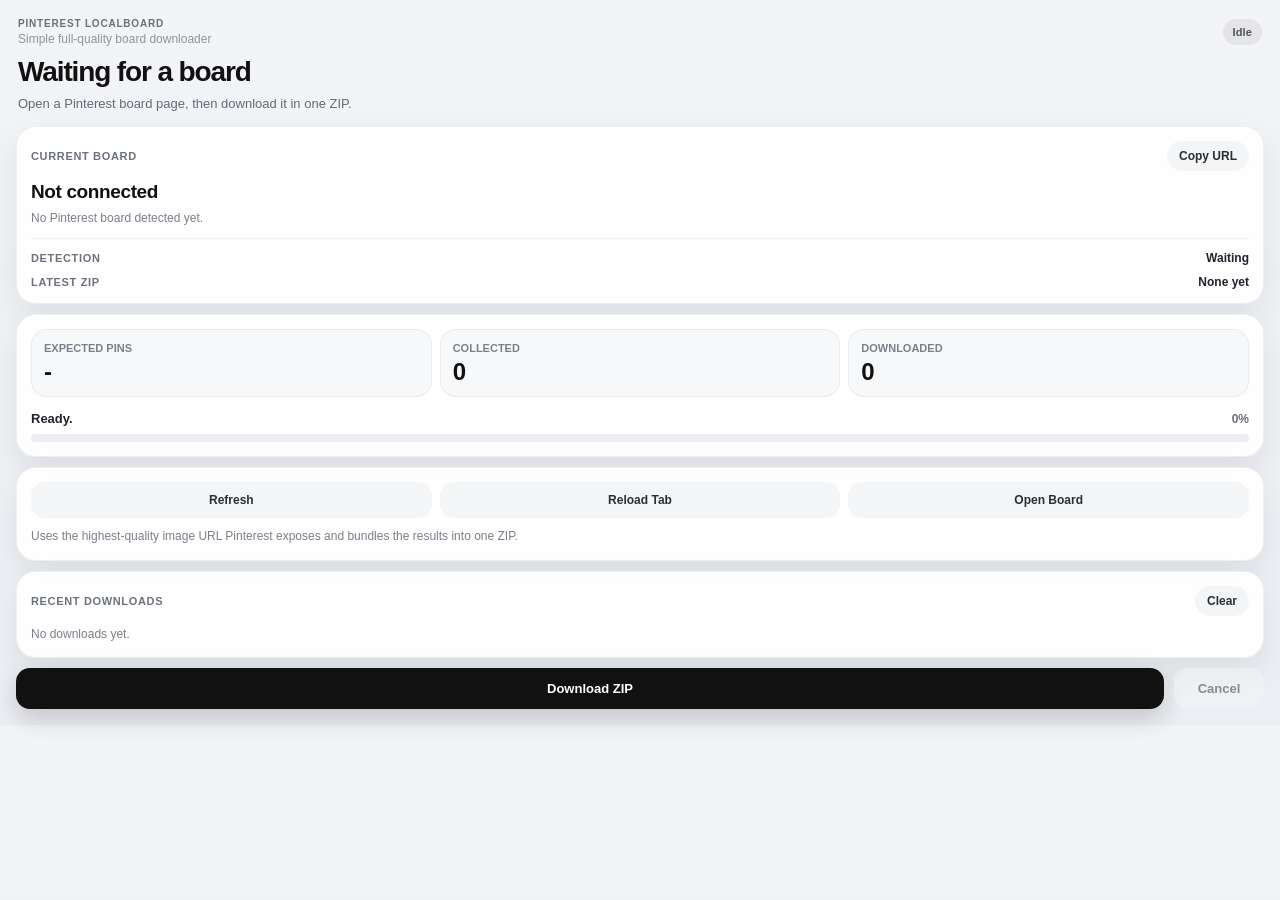
==== extension/popup.html @ bcb9e987 "first commit" ====
<!doctype html>
<html lang="en">
  <head>
    <meta charset="utf-8" />
    <meta name="viewport" content="width=device-width, initial-scale=1" />
    <title>Pinterest LocalBoard</title>
    <link rel="stylesheet" href="popup.css" />
  </head>
  <body>
    <main class="app">
      <header class="hero">
        <div class="heroBar">
          <div>
            <p class="eyebrow">Pinterest LocalBoard</p>
            <p class="brandSubline">Simple full-quality board downloader</p>
          </div>
          <span id="statePill" class="statePill">Idle</span>
        </div>
        <h1 id="title">Waiting for a board</h1>
        <p id="subtitle" class="subtitle">
          Open a Pinterest board page, then download it in one ZIP.
        </p>
      </header>

      <section class="surface boardSurface">
        <div class="surfaceHeader">
          <p class="surfaceTitle">Current Board</p>
          <button id="copyUrlButton" class="miniButton" type="button">
            Copy URL
          </button>
        </div>
        <p id="boardLine" class="boardName">Not connected</p>
        <p id="tabHint" class="boardPath">No Pinterest board detected yet.</p>
        <div class="metaList">
          <div class="metaRow">
            <span class="metaLabel">Detection</span>
            <span id="matchLine" class="metaValue">Waiting</span>
          </div>
          <div class="metaRow">
            <span class="metaLabel">Latest ZIP</span>
            <span id="lastZipLine" class="metaValue">None yet</span>
          </div>
        </div>
      </section>

      <section class="surface statusSurface">
        <dl class="stats">
          <div class="statTile">
            <dt>Expected Pins</dt>
            <dd id="expectedPins">-</dd>
          </div>
          <div class="statTile">
            <dt>Collected</dt>
            <dd id="collectedPins">0</dd>
          </div>
          <div class="statTile">
            <dt>Downloaded</dt>
            <dd id="downloadedPins">0</dd>
          </div>
        </dl>

        <div class="progressMeta">
          <span id="statusLine" class="statusInline">Ready.</span>
          <span id="progressPercent">0%</span>
        </div>
        <div class="progressShell" aria-hidden="true">
          <div id="progressFill" class="progressFill"></div>
        </div>

        <p id="warningLine" class="warningLine hidden"></p>
      </section>

      <section class="surface toolsSurface">
        <div class="toolRow">
          <button id="refreshButton" class="toolButton" type="button">
            Refresh
          </button>
          <button id="reloadTabButton" class="toolButton" type="button">
            Reload Tab
          </button>
          <button id="openBoardButton" class="toolButton" type="button">
            Open Board
          </button>
        </div>
        <p class="footNote">
          Uses the highest-quality image URL Pinterest exposes and bundles the
          results into one ZIP.
        </p>
      </section>

      <section class="surface historySurface">
        <div class="surfaceHeader">
          <p class="surfaceTitle">Recent Downloads</p>
          <button id="clearHistoryButton" class="miniButton" type="button">
            Clear
          </button>
        </div>
        <div id="historyList" class="historyList">
          <p class="historyEmpty">No downloads yet.</p>
        </div>
      </section>

      <footer class="actions">
        <button id="startButton" class="primary" type="button">
          Download ZIP
        </button>
        <button id="cancelButton" class="secondary" type="button" disabled>
          Cancel
        </button>
      </footer>
    </main>

    <script src="popup.js"></script>
  </body>
</html>
---- extension/popup.css ----
:root {
  color-scheme: light;
  font-family: -apple-system, BlinkMacSystemFont, "Segoe UI", sans-serif;
}

* {
  box-sizing: border-box;
}

body {
  margin: 0;
  min-width: 388px;
  background: linear-gradient(180deg, #f3f4f7 0%, #eceef3 100%);
  color: #111111;
}

.app {
  padding: 16px;
  display: grid;
  gap: 10px;
}

.hero {
  padding: 2px 2px 2px;
}

.heroBar {
  display: flex;
  align-items: center;
  justify-content: space-between;
  gap: 12px;
}

.eyebrow {
  margin: 0;
  color: #6b6f76;
  font-size: 10px;
  font-weight: 700;
  letter-spacing: 0.08em;
  text-transform: uppercase;
}

.brandSubline {
  margin: 3px 0 0;
  color: #8f949b;
  font-size: 12px;
  line-height: 1.2;
}

.statePill {
  border-radius: 999px;
  background: rgba(120, 124, 132, 0.12);
  color: #4d535b;
  font-size: 11px;
  font-weight: 700;
  padding: 7px 10px;
  letter-spacing: 0.01em;
  white-space: nowrap;
}

h1 {
  margin: 12px 0 0;
  font-size: 28px;
  line-height: 1.02;
  letter-spacing: -0.04em;
  font-weight: 700;
}

.subtitle {
  margin: 8px 0 0;
  color: #646a73;
  font-size: 13px;
  line-height: 1.45;
}

.surface {
  border: 1px solid rgba(0, 0, 0, 0.06);
  border-radius: 20px;
  background: rgba(255, 255, 255, 0.92);
  box-shadow:
    0 1px 0 rgba(255, 255, 255, 0.7) inset,
    0 14px 32px rgba(17, 24, 39, 0.08);
  padding: 14px;
}

.surfaceHeader,
.metaRow {
  display: flex;
  justify-content: space-between;
  gap: 16px;
  align-items: center;
}

.surfaceHeader {
  margin-bottom: 10px;
}

.surfaceTitle,
.metaLabel {
  margin: 0;
  color: #6c727c;
  font-size: 11px;
  font-weight: 700;
  text-transform: uppercase;
  letter-spacing: 0.06em;
}

.miniButton {
  border-radius: 999px;
  background: #f4f5f7;
  color: #2b2e33;
  font-size: 12px;
  font-weight: 600;
  padding: 8px 12px;
}

.boardName {
  margin: 0;
  color: #111111;
  font-size: 19px;
  font-weight: 700;
  line-height: 1.2;
  letter-spacing: -0.02em;
  word-break: break-word;
}

.boardPath {
  margin: 6px 0 0;
  color: #7a8088;
  font-size: 12px;
  line-height: 1.4;
  word-break: break-word;
}

.metaList {
  margin-top: 12px;
  display: grid;
  gap: 10px;
  padding-top: 12px;
  border-top: 1px solid rgba(17, 17, 17, 0.06);
}

.metaValue {
  color: #20242a;
  font-size: 12px;
  font-weight: 600;
  text-align: right;
  max-width: 62%;
  word-break: break-word;
}

.stats {
  display: grid;
  grid-template-columns: repeat(3, minmax(0, 1fr));
  gap: 8px;
  margin: 0 0 14px;
}

.statTile {
  border-radius: 16px;
  background: #f7f8fa;
  border: 1px solid rgba(17, 17, 17, 0.05);
  padding: 12px;
}

.stats dt {
  margin: 0 0 6px;
  color: #7a8088;
  font-size: 11px;
  font-weight: 700;
  text-transform: uppercase;
}

.stats dd {
  margin: 0;
  font-size: 24px;
  font-weight: 700;
  line-height: 1;
  letter-spacing: -0.03em;
}

.progressMeta {
  display: flex;
  justify-content: space-between;
  align-items: center;
  margin-bottom: 8px;
  color: #6a7079;
  font-size: 12px;
  font-weight: 600;
}

.statusInline {
  margin: 0;
  color: #20242a;
  font-size: 13px;
  font-weight: 600;
}

.progressShell {
  height: 8px;
  overflow: hidden;
  border-radius: 999px;
  background: #eceef2;
}

.progressFill {
  height: 100%;
  width: 0%;
  border-radius: inherit;
  background: linear-gradient(90deg, #0a84ff 0%, #5ac8fa 100%);
  transition: width 0.2s ease;
}

.warningLine {
  margin: 10px 0 0;
  font-size: 12px;
  line-height: 1.45;
}

.warningLine {
  color: #c62828;
}

.toolRow {
  display: grid;
  grid-template-columns: repeat(3, minmax(0, 1fr));
  gap: 8px;
}

.toolButton {
  border-radius: 14px;
  background: #f4f5f7;
  color: #2b2e33;
  font-size: 12px;
  font-weight: 600;
  padding: 11px 10px;
}

.footNote {
  margin: 10px 0 0;
  color: #7a8088;
  font-size: 12px;
  line-height: 1.45;
}

.historyList {
  display: grid;
  gap: 10px;
}

.historyEmpty {
  margin: 0;
  color: #7a8088;
  font-size: 12px;
  line-height: 1.45;
}

.historyItem {
  display: grid;
  gap: 6px;
  padding: 11px 12px;
  border-radius: 16px;
  background: #f7f8fa;
  border: 1px solid rgba(17, 17, 17, 0.05);
}

.historyTop {
  display: flex;
  justify-content: space-between;
  gap: 12px;
  align-items: start;
}

.historyBoard {
  margin: 0;
  color: #17191c;
  font-size: 13px;
  font-weight: 600;
  line-height: 1.35;
  word-break: break-word;
}

.historyMeta {
  margin: 0;
  color: #7a8088;
  font-size: 11px;
  line-height: 1.4;
}

.historyFile {
  margin: 0;
  color: #4a4f56;
  font-size: 11px;
  line-height: 1.4;
  word-break: break-word;
}

.historyOpen {
  flex-shrink: 0;
  border-radius: 999px;
  background: #eceef2;
  color: #2a2e33;
  font-size: 11px;
  font-weight: 600;
  padding: 7px 10px;
}

.actions {
  display: flex;
  gap: 10px;
}

button {
  appearance: none;
  border: 0;
  border-radius: 14px;
  cursor: pointer;
  font: inherit;
  font-size: 13px;
  font-weight: 600;
  padding: 13px 14px;
  transition:
    transform 0.12s ease,
    opacity 0.12s ease,
    background 0.12s ease,
    box-shadow 0.12s ease;
}

button:hover:not(:disabled) {
  transform: translateY(-1px);
}

button:disabled {
  cursor: default;
  opacity: 0.52;
}

.primary {
  flex: 1;
  background: #111111;
  color: #fff;
  box-shadow: 0 10px 24px rgba(17, 17, 17, 0.18);
}

.secondary {
  min-width: 90px;
  background: #f4f5f7;
  color: #2d3137;
}

.secondary.is-live {
  background: #e9f2ff;
  color: #0a63c9;
}

.hidden {
  display: none;
}
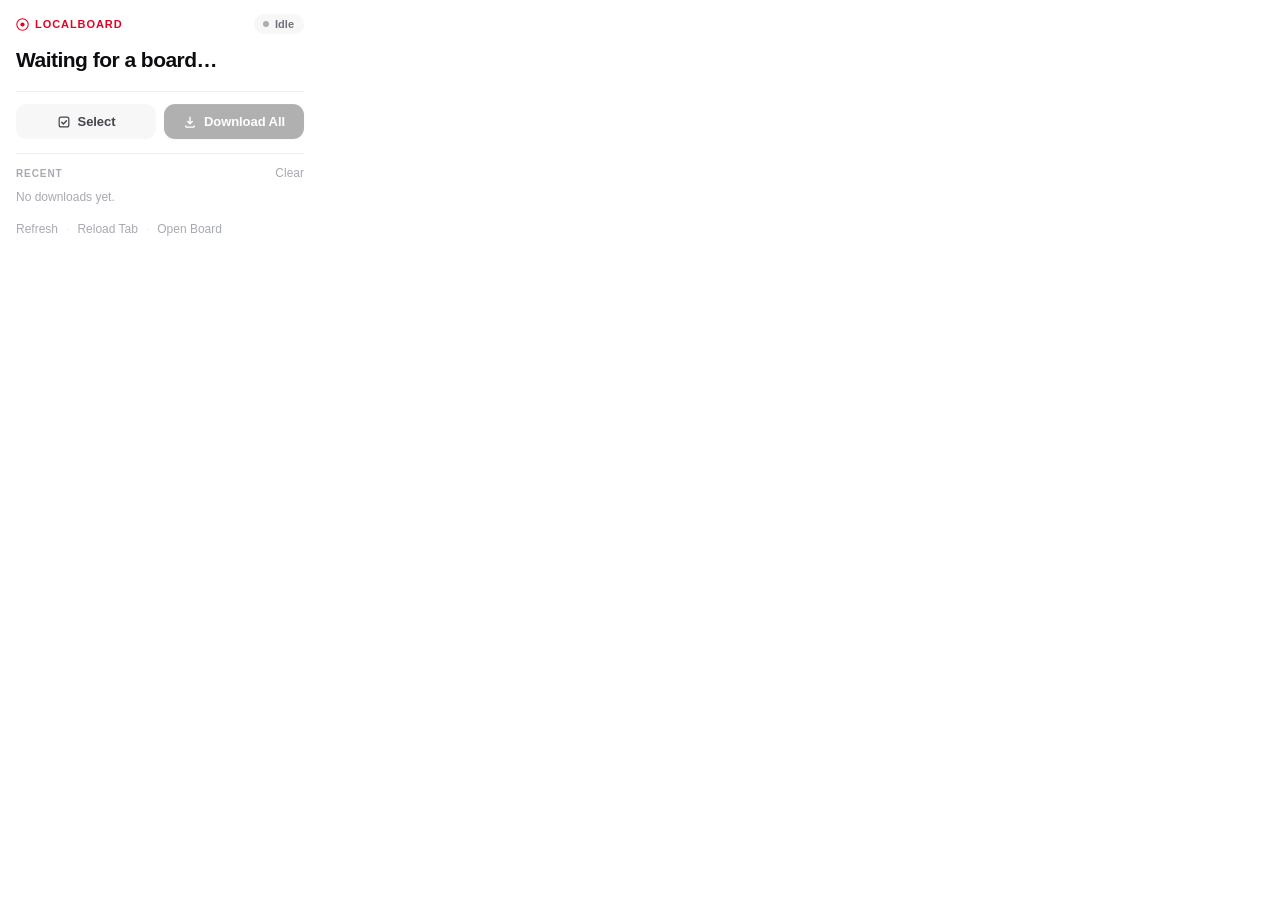
==== commit 5f3651c3: "feat: pin selection mode, redesigned UI, and robustness pass Adds the ability to pick individual pin" ====
--- a/extension/popup.html
+++ b/extension/popup.html
@@ -8,108 +8,113 @@
   </head>
   <body>
     <main class="app">
-      <header class="hero">
-        <div class="heroBar">
-          <div>
-            <p class="eyebrow">Pinterest LocalBoard</p>
-            <p class="brandSubline">Simple full-quality board downloader</p>
-          </div>
-          <span id="statePill" class="statePill">Idle</span>
-        </div>
-        <h1 id="title">Waiting for a board</h1>
-        <p id="subtitle" class="subtitle">
-          Open a Pinterest board page, then download it in one ZIP.
-        </p>
+
+      <header class="top-bar">
+        <span class="brand">
+          <svg class="brand-icon" viewBox="0 0 16 16" aria-hidden="true">
+            <circle cx="8" cy="8" r="7" fill="none" stroke="currentColor" stroke-width="1.3"/>
+            <circle cx="8" cy="8" r="2.6" fill="currentColor"/>
+          </svg>
+          <span class="brand-name">LocalBoard</span>
+        </span>
+        <span id="statusPill" class="pill">
+          <span class="pill-dot"></span>
+          <span id="statusPillText" class="pill-text">Idle</span>
+        </span>
       </header>
 
-      <section class="surface boardSurface">
-        <div class="surfaceHeader">
-          <p class="surfaceTitle">Current Board</p>
-          <button id="copyUrlButton" class="miniButton" type="button">
-            Copy URL
+      <section class="board-section">
+        <h1 id="boardName" class="board-name">Waiting for a board…</h1>
+        <p id="boardMeta" class="board-meta"></p>
+        <p id="boardUrl" class="board-url"></p>
+        <p id="boardWarning" class="board-warning hidden"></p>
+      </section>
+
+      <div class="divider"></div>
+
+      <section id="progressSection" class="progress-section hidden">
+        <div class="progress-bar-shell">
+          <div id="progressFill" class="progress-fill"></div>
+        </div>
+        <div class="progress-row">
+          <span id="statusMsg" class="status-msg">Ready.</span>
+          <span id="progressPct" class="progress-pct">0%</span>
+        </div>
+        <div class="stats-row">
+          <span id="statExpected" class="stat">— expected</span>
+          <span class="stat-dot">·</span>
+          <span id="statCollected" class="stat">0 collected</span>
+          <span class="stat-dot">·</span>
+          <span id="statDownloaded" class="stat">0 saved</span>
+        </div>
+        <p id="warningLine" class="inline-warning hidden"></p>
+      </section>
+
+      <section id="selectionSection" class="selection-section hidden">
+        <div class="selection-badge">
+          <svg class="sel-icon" viewBox="0 0 16 16" aria-hidden="true">
+            <circle cx="8" cy="8" r="7" fill="currentColor" opacity="0.12"/>
+            <circle cx="8" cy="8" r="7" fill="none" stroke="currentColor" stroke-width="1.4"/>
+            <path d="M5 8.2l2.2 2.2 3.8-4" stroke="currentColor" stroke-width="1.7" stroke-linecap="round" stroke-linejoin="round" fill="none"/>
+          </svg>
+          <span id="selectionCount" class="sel-count">0 pins selected</span>
+        </div>
+        <p class="sel-hint">Click pins on the board page to pick them.</p>
+      </section>
+
+      <footer class="actions">
+        <div id="idleActions" class="action-pair">
+          <button id="selectButton" class="btn btn-secondary" type="button">
+            <svg viewBox="0 0 16 16" class="btn-icon" aria-hidden="true">
+              <rect x="2.5" y="2.5" width="11" height="11" rx="2.2" fill="none" stroke="currentColor" stroke-width="1.4"/>
+              <path d="M5.4 8.3l1.9 1.9 3.5-3.5" stroke="currentColor" stroke-width="1.6" stroke-linecap="round" stroke-linejoin="round" fill="none"/>
+            </svg>
+            <span>Select</span>
+          </button>
+          <button id="startButton" class="btn btn-primary" type="button" disabled>
+            <svg viewBox="0 0 16 16" class="btn-icon" aria-hidden="true">
+              <path d="M8 2.5v7.6m0 0l2.6-2.6M8 10.1L5.4 7.5" stroke="currentColor" stroke-width="1.6" stroke-linecap="round" stroke-linejoin="round" fill="none"/>
+              <path d="M3.2 12.5v.4a1 1 0 001 1h7.6a1 1 0 001-1v-.4" stroke="currentColor" stroke-width="1.6" stroke-linecap="round" fill="none"/>
+            </svg>
+            <span>Download All</span>
           </button>
         </div>
-        <p id="boardLine" class="boardName">Not connected</p>
-        <p id="tabHint" class="boardPath">No Pinterest board detected yet.</p>
-        <div class="metaList">
-          <div class="metaRow">
-            <span class="metaLabel">Detection</span>
-            <span id="matchLine" class="metaValue">Waiting</span>
-          </div>
-          <div class="metaRow">
-            <span class="metaLabel">Latest ZIP</span>
-            <span id="lastZipLine" class="metaValue">None yet</span>
-          </div>
+        <div id="selectionActions" class="action-pair hidden">
+          <button id="exitSelectionButton" class="btn btn-secondary" type="button">
+            <span>Exit</span>
+          </button>
+          <button id="downloadSelectedButton" class="btn btn-primary" type="button" disabled>
+            <svg viewBox="0 0 16 16" class="btn-icon" aria-hidden="true">
+              <path d="M8 2.5v7.6m0 0l2.6-2.6M8 10.1L5.4 7.5" stroke="currentColor" stroke-width="1.6" stroke-linecap="round" stroke-linejoin="round" fill="none"/>
+              <path d="M3.2 12.5v.4a1 1 0 001 1h7.6a1 1 0 001-1v-.4" stroke="currentColor" stroke-width="1.6" stroke-linecap="round" fill="none"/>
+            </svg>
+            <span>Download</span>
+          </button>
+        </div>
+        <button id="cancelButton" class="btn btn-cancel hidden" type="button">Cancel</button>
+      </footer>
+
+      <div class="divider"></div>
+
+      <section class="history-section">
+        <div class="history-header">
+          <span class="section-label">Recent</span>
+          <button id="clearHistoryButton" class="text-btn" type="button">Clear</button>
+        </div>
+        <div id="historyList" class="history-list">
+          <p class="empty-text">No downloads yet.</p>
         </div>
       </section>
 
-      <section class="surface statusSurface">
-        <dl class="stats">
-          <div class="statTile">
-            <dt>Expected Pins</dt>
-            <dd id="expectedPins">-</dd>
-          </div>
-          <div class="statTile">
-            <dt>Collected</dt>
-            <dd id="collectedPins">0</dd>
-          </div>
-          <div class="statTile">
-            <dt>Downloaded</dt>
-            <dd id="downloadedPins">0</dd>
-          </div>
-        </dl>
+      <div class="tool-row">
+        <button id="refreshButton" class="text-btn" type="button">Refresh</button>
+        <span class="dot-sep">·</span>
+        <button id="reloadTabButton" class="text-btn" type="button">Reload Tab</button>
+        <span class="dot-sep">·</span>
+        <button id="openBoardButton" class="text-btn" type="button">Open Board</button>
+      </div>
 
-        <div class="progressMeta">
-          <span id="statusLine" class="statusInline">Ready.</span>
-          <span id="progressPercent">0%</span>
-        </div>
-        <div class="progressShell" aria-hidden="true">
-          <div id="progressFill" class="progressFill"></div>
-        </div>
-
-        <p id="warningLine" class="warningLine hidden"></p>
-      </section>
-
-      <section class="surface toolsSurface">
-        <div class="toolRow">
-          <button id="refreshButton" class="toolButton" type="button">
-            Refresh
-          </button>
-          <button id="reloadTabButton" class="toolButton" type="button">
-            Reload Tab
-          </button>
-          <button id="openBoardButton" class="toolButton" type="button">
-            Open Board
-          </button>
-        </div>
-        <p class="footNote">
-          Uses the highest-quality image URL Pinterest exposes and bundles the
-          results into one ZIP.
-        </p>
-      </section>
-
-      <section class="surface historySurface">
-        <div class="surfaceHeader">
-          <p class="surfaceTitle">Recent Downloads</p>
-          <button id="clearHistoryButton" class="miniButton" type="button">
-            Clear
-          </button>
-        </div>
-        <div id="historyList" class="historyList">
-          <p class="historyEmpty">No downloads yet.</p>
-        </div>
-      </section>
-
-      <footer class="actions">
-        <button id="startButton" class="primary" type="button">
-          Download ZIP
-        </button>
-        <button id="cancelButton" class="secondary" type="button" disabled>
-          Cancel
-        </button>
-      </footer>
     </main>
-
     <script src="popup.js"></script>
   </body>
 </html>
--- a/extension/popup.css
+++ b/extension/popup.css
@@ -1,358 +1,503 @@
 :root {
   color-scheme: light;
-  font-family: -apple-system, BlinkMacSystemFont, "Segoe UI", sans-serif;
+  font-family: -apple-system, BlinkMacSystemFont, "Inter", "SF Pro Text", "Segoe UI", Helvetica, Arial, sans-serif;
+  --red:        #e60023;
+  --red-deep:   #c00020;
+  --red-tint:   rgba(230, 0, 35, 0.08);
+  --green:      #0a7a38;
+  --green-tint: rgba(10, 122, 56, 0.09);
+  --warn:       #b35900;
+  --warn-tint:  rgba(255, 160, 0, 0.09);
+  --ink-1:      #0c0d10;
+  --ink-2:      #44464d;
+  --ink-3:      #6e7178;
+  --ink-4:      #a8aab2;
+  --line:       #ededee;
+  --line-soft:  #f5f5f6;
+  --bg-soft:    #f7f7f8;
 }
 
 * {
   box-sizing: border-box;
+  margin: 0;
+  padding: 0;
 }
 
 body {
-  margin: 0;
-  min-width: 388px;
-  background: linear-gradient(180deg, #f3f4f7 0%, #eceef3 100%);
-  color: #111111;
+  background: #fff;
+  color: var(--ink-1);
+  min-width: 320px;
+  max-width: 320px;
+  -webkit-font-smoothing: antialiased;
+  -moz-osx-font-smoothing: grayscale;
 }
 
 .app {
-  padding: 16px;
-  display: grid;
-  gap: 10px;
-}
-
-.hero {
-  padding: 2px 2px 2px;
-}
-
-.heroBar {
+  display: flex;
+  flex-direction: column;
+}
+
+/* ── Top bar ── */
+.top-bar {
   display: flex;
   align-items: center;
   justify-content: space-between;
-  gap: 12px;
-}
-
-.eyebrow {
-  margin: 0;
-  color: #6b6f76;
-  font-size: 10px;
+  padding: 14px 16px 10px;
+}
+
+.brand {
+  display: inline-flex;
+  align-items: center;
+  gap: 6px;
+  color: var(--red);
+}
+
+.brand-icon {
+  width: 13px;
+  height: 13px;
+  flex-shrink: 0;
+}
+
+.brand-name {
+  font-size: 11px;
+  font-weight: 800;
+  letter-spacing: 0.085em;
+  text-transform: uppercase;
+}
+
+.pill {
+  display: inline-flex;
+  align-items: center;
+  gap: 6px;
+  font-size: 11px;
+  font-weight: 600;
+  padding: 4px 10px 4px 9px;
+  border-radius: 999px;
+  background: var(--bg-soft);
+  color: var(--ink-3);
+  transition: background 0.2s ease, color 0.2s ease;
+}
+
+.pill-dot {
+  width: 6px;
+  height: 6px;
+  border-radius: 50%;
+  background: currentColor;
+  opacity: 0.55;
+  flex-shrink: 0;
+}
+
+.pill.active  { background: var(--red-tint);   color: var(--red-deep); }
+.pill.done    { background: var(--green-tint); color: var(--green); }
+.pill.error   { background: var(--red-tint);   color: var(--red-deep); }
+.pill.select  { background: var(--red-tint);   color: var(--red-deep); }
+
+.pill.active .pill-dot,
+.pill.select .pill-dot { animation: pulse 1.4s ease-in-out infinite; opacity: 1; }
+
+@keyframes pulse {
+  0%, 100% { opacity: 1;   transform: scale(1); }
+  50%      { opacity: 0.35; transform: scale(0.8); }
+}
+
+/* ── Board section ── */
+.board-section {
+  padding: 4px 16px 14px;
+}
+
+.board-name {
+  font-size: 21px;
   font-weight: 700;
-  letter-spacing: 0.08em;
-  text-transform: uppercase;
-}
-
-.brandSubline {
-  margin: 3px 0 0;
-  color: #8f949b;
-  font-size: 12px;
-  line-height: 1.2;
-}
-
-.statePill {
+  line-height: 1.15;
+  letter-spacing: -0.025em;
+  color: var(--ink-1);
+  word-break: break-word;
+}
+
+.board-meta {
+  margin-top: 5px;
+  font-size: 13px;
+  color: var(--ink-3);
+  line-height: 1.35;
+  font-weight: 500;
+}
+
+.board-url {
+  margin-top: 3px;
+  font-size: 11px;
+  color: var(--ink-4);
+  word-break: break-all;
+}
+
+.board-warning {
+  margin-top: 10px;
+  font-size: 12px;
+  color: var(--warn);
+  line-height: 1.4;
+  background: var(--warn-tint);
+  border-radius: 8px;
+  padding: 8px 11px;
+}
+
+/* ── Divider ── */
+.divider {
+  height: 1px;
+  background: var(--line);
+  margin: 0 16px;
+}
+
+/* ── Progress section ── */
+.progress-section {
+  padding: 14px 16px;
+  animation: slideDown 0.28s cubic-bezier(0.2, 0.8, 0.4, 1);
+}
+
+@keyframes slideDown {
+  from { opacity: 0; transform: translateY(-4px); }
+  to   { opacity: 1; transform: translateY(0); }
+}
+
+.progress-bar-shell {
+  height: 4px;
   border-radius: 999px;
-  background: rgba(120, 124, 132, 0.12);
-  color: #4d535b;
-  font-size: 11px;
-  font-weight: 700;
-  padding: 7px 10px;
-  letter-spacing: 0.01em;
-  white-space: nowrap;
-}
-
-h1 {
-  margin: 12px 0 0;
-  font-size: 28px;
-  line-height: 1.02;
-  letter-spacing: -0.04em;
-  font-weight: 700;
-}
-
-.subtitle {
-  margin: 8px 0 0;
-  color: #646a73;
-  font-size: 13px;
-  line-height: 1.45;
-}
-
-.surface {
-  border: 1px solid rgba(0, 0, 0, 0.06);
-  border-radius: 20px;
-  background: rgba(255, 255, 255, 0.92);
-  box-shadow:
-    0 1px 0 rgba(255, 255, 255, 0.7) inset,
-    0 14px 32px rgba(17, 24, 39, 0.08);
-  padding: 14px;
-}
-
-.surfaceHeader,
-.metaRow {
-  display: flex;
-  justify-content: space-between;
-  gap: 16px;
-  align-items: center;
-}
-
-.surfaceHeader {
-  margin-bottom: 10px;
-}
-
-.surfaceTitle,
-.metaLabel {
-  margin: 0;
-  color: #6c727c;
-  font-size: 11px;
-  font-weight: 700;
-  text-transform: uppercase;
-  letter-spacing: 0.06em;
-}
-
-.miniButton {
-  border-radius: 999px;
-  background: #f4f5f7;
-  color: #2b2e33;
-  font-size: 12px;
-  font-weight: 600;
-  padding: 8px 12px;
-}
-
-.boardName {
-  margin: 0;
-  color: #111111;
-  font-size: 19px;
-  font-weight: 700;
-  line-height: 1.2;
-  letter-spacing: -0.02em;
-  word-break: break-word;
-}
-
-.boardPath {
-  margin: 6px 0 0;
-  color: #7a8088;
-  font-size: 12px;
-  line-height: 1.4;
-  word-break: break-word;
-}
-
-.metaList {
-  margin-top: 12px;
-  display: grid;
-  gap: 10px;
-  padding-top: 12px;
-  border-top: 1px solid rgba(17, 17, 17, 0.06);
-}
-
-.metaValue {
-  color: #20242a;
-  font-size: 12px;
-  font-weight: 600;
-  text-align: right;
-  max-width: 62%;
-  word-break: break-word;
-}
-
-.stats {
-  display: grid;
-  grid-template-columns: repeat(3, minmax(0, 1fr));
-  gap: 8px;
-  margin: 0 0 14px;
-}
-
-.statTile {
-  border-radius: 16px;
-  background: #f7f8fa;
-  border: 1px solid rgba(17, 17, 17, 0.05);
-  padding: 12px;
-}
-
-.stats dt {
-  margin: 0 0 6px;
-  color: #7a8088;
-  font-size: 11px;
-  font-weight: 700;
-  text-transform: uppercase;
-}
-
-.stats dd {
-  margin: 0;
-  font-size: 24px;
-  font-weight: 700;
-  line-height: 1;
-  letter-spacing: -0.03em;
-}
-
-.progressMeta {
-  display: flex;
-  justify-content: space-between;
-  align-items: center;
-  margin-bottom: 8px;
-  color: #6a7079;
-  font-size: 12px;
-  font-weight: 600;
-}
-
-.statusInline {
-  margin: 0;
-  color: #20242a;
-  font-size: 13px;
-  font-weight: 600;
-}
-
-.progressShell {
-  height: 8px;
+  background: var(--line);
   overflow: hidden;
-  border-radius: 999px;
-  background: #eceef2;
-}
-
-.progressFill {
+  position: relative;
+}
+
+.progress-fill {
   height: 100%;
   width: 0%;
   border-radius: inherit;
-  background: linear-gradient(90deg, #0a84ff 0%, #5ac8fa 100%);
-  transition: width 0.2s ease;
-}
-
-.warningLine {
-  margin: 10px 0 0;
-  font-size: 12px;
-  line-height: 1.45;
-}
-
-.warningLine {
-  color: #c62828;
-}
-
-.toolRow {
-  display: grid;
-  grid-template-columns: repeat(3, minmax(0, 1fr));
+  background: linear-gradient(90deg, var(--red) 0%, #ff4d6b 100%);
+  transition: width 0.3s cubic-bezier(0.3, 0.8, 0.4, 1);
+  position: relative;
+  overflow: hidden;
+}
+
+.progress-fill::after {
+  content: "";
+  position: absolute;
+  inset: 0;
+  background: linear-gradient(90deg, transparent 0%, rgba(255, 255, 255, 0.45) 50%, transparent 100%);
+  animation: shimmer 1.5s linear infinite;
+}
+
+@keyframes shimmer {
+  0%   { transform: translateX(-100%); }
+  100% { transform: translateX(100%); }
+}
+
+.progress-row {
+  display: flex;
+  justify-content: space-between;
+  align-items: baseline;
+  margin-top: 10px;
+}
+
+.status-msg {
+  font-size: 12px;
+  color: var(--ink-2);
+  font-weight: 500;
+  flex: 1;
+  margin-right: 8px;
+  line-height: 1.4;
+}
+
+.progress-pct {
+  font-size: 12px;
+  font-weight: 700;
+  color: var(--red);
+  flex-shrink: 0;
+  font-variant-numeric: tabular-nums;
+}
+
+.stats-row {
+  display: flex;
+  align-items: center;
+  gap: 6px;
+  margin-top: 6px;
+}
+
+.stat {
+  font-size: 11px;
+  color: var(--ink-4);
+  font-variant-numeric: tabular-nums;
+}
+
+.stat-dot {
+  color: var(--line);
+  font-size: 11px;
+}
+
+.inline-warning {
+  margin-top: 9px;
+  font-size: 12px;
+  color: var(--red-deep);
+  line-height: 1.4;
+}
+
+/* ── Selection section ── */
+.selection-section {
+  padding: 14px 16px;
+  animation: slideDown 0.28s cubic-bezier(0.2, 0.8, 0.4, 1);
+}
+
+.selection-badge {
+  display: flex;
+  align-items: center;
+  gap: 9px;
+}
+
+.sel-icon {
+  width: 19px;
+  height: 19px;
+  flex-shrink: 0;
+  color: var(--red);
+}
+
+.sel-count {
+  font-size: 16px;
+  font-weight: 700;
+  color: var(--red);
+  letter-spacing: -0.02em;
+  font-variant-numeric: tabular-nums;
+}
+
+.sel-hint {
+  margin-top: 5px;
+  font-size: 12px;
+  color: var(--ink-4);
+  line-height: 1.4;
+}
+
+/* ── Actions ── */
+.actions {
+  padding: 12px 16px 14px;
+}
+
+.action-pair {
+  display: flex;
   gap: 8px;
-}
-
-.toolButton {
-  border-radius: 14px;
-  background: #f4f5f7;
-  color: #2b2e33;
-  font-size: 12px;
-  font-weight: 600;
-  padding: 11px 10px;
-}
-
-.footNote {
-  margin: 10px 0 0;
-  color: #7a8088;
-  font-size: 12px;
-  line-height: 1.45;
-}
-
-.historyList {
-  display: grid;
-  gap: 10px;
-}
-
-.historyEmpty {
-  margin: 0;
-  color: #7a8088;
-  font-size: 12px;
-  line-height: 1.45;
-}
-
-.historyItem {
-  display: grid;
-  gap: 6px;
-  padding: 11px 12px;
-  border-radius: 16px;
-  background: #f7f8fa;
-  border: 1px solid rgba(17, 17, 17, 0.05);
-}
-
-.historyTop {
-  display: flex;
-  justify-content: space-between;
-  gap: 12px;
-  align-items: start;
-}
-
-.historyBoard {
-  margin: 0;
-  color: #17191c;
-  font-size: 13px;
-  font-weight: 600;
-  line-height: 1.35;
-  word-break: break-word;
-}
-
-.historyMeta {
-  margin: 0;
-  color: #7a8088;
-  font-size: 11px;
-  line-height: 1.4;
-}
-
-.historyFile {
-  margin: 0;
-  color: #4a4f56;
-  font-size: 11px;
-  line-height: 1.4;
-  word-break: break-word;
-}
-
-.historyOpen {
-  flex-shrink: 0;
-  border-radius: 999px;
-  background: #eceef2;
-  color: #2a2e33;
-  font-size: 11px;
-  font-weight: 600;
-  padding: 7px 10px;
-}
-
-.actions {
-  display: flex;
-  gap: 10px;
+  animation: slideDown 0.22s cubic-bezier(0.2, 0.8, 0.4, 1);
 }
 
 button {
   appearance: none;
   border: 0;
-  border-radius: 14px;
+  border-radius: 11px;
   cursor: pointer;
   font: inherit;
+  font-weight: 600;
+  transition:
+    opacity 0.15s ease,
+    transform 0.1s ease,
+    background 0.15s ease,
+    box-shadow 0.18s ease;
+}
+
+button:active:not(:disabled) {
+  transform: scale(0.97);
+}
+
+button:disabled {
+  cursor: default;
+  opacity: 0.32;
+}
+
+.btn {
+  flex: 1;
+  padding: 10px 14px;
+  font-size: 13px;
+  text-align: center;
+  display: inline-flex;
+  align-items: center;
+  justify-content: center;
+  gap: 7px;
+  letter-spacing: -0.005em;
+}
+
+.btn-icon {
+  width: 14px;
+  height: 14px;
+  flex-shrink: 0;
+}
+
+.btn-primary {
+  background: var(--ink-1);
+  color: #fff;
+  box-shadow:
+    0 1px 2px rgba(0, 0, 0, 0.08),
+    inset 0 0.5px 0 rgba(255, 255, 255, 0.12);
+}
+
+.btn-primary:hover:not(:disabled) {
+  background: #1c1f24;
+  box-shadow:
+    0 4px 12px rgba(0, 0, 0, 0.16),
+    inset 0 0.5px 0 rgba(255, 255, 255, 0.14);
+  transform: translateY(-1px);
+}
+
+.btn-primary:active:not(:disabled) {
+  transform: translateY(0) scale(0.98);
+}
+
+.btn-secondary {
+  background: var(--bg-soft);
+  color: var(--ink-2);
+}
+
+.btn-secondary:hover:not(:disabled) {
+  background: #ededee;
+  transform: translateY(-1px);
+}
+
+.btn-cancel {
+  width: 100%;
+  padding: 11px 14px;
+  font-size: 13px;
+  background: var(--red-tint);
+  color: var(--red-deep);
+  border-radius: 11px;
+}
+
+.btn-cancel:hover:not(:disabled) {
+  background: rgba(230, 0, 35, 0.13);
+}
+
+.text-btn {
+  background: none;
+  border: 0;
+  border-radius: 4px;
+  font-size: 12px;
+  color: var(--ink-4);
+  padding: 0;
+  cursor: pointer;
+  font-weight: 500;
+  transition: color 0.12s ease;
+}
+
+.text-btn:hover:not(:disabled) {
+  color: var(--ink-2);
+  opacity: 1;
+  transform: none;
+}
+
+.text-btn:disabled {
+  opacity: 0.4;
+  cursor: default;
+}
+
+/* ── History ── */
+.history-section {
+  padding: 12px 16px 6px;
+}
+
+.history-header {
+  display: flex;
+  justify-content: space-between;
+  align-items: center;
+  margin-bottom: 6px;
+}
+
+.section-label {
+  font-size: 10px;
+  font-weight: 700;
+  text-transform: uppercase;
+  letter-spacing: 0.09em;
+  color: var(--ink-4);
+}
+
+.history-list {
+  display: flex;
+  flex-direction: column;
+}
+
+.empty-text {
+  font-size: 12px;
+  color: var(--ink-4);
+  padding: 4px 0;
+}
+
+.history-item {
+  display: flex;
+  align-items: center;
+  gap: 8px;
+  padding: 8px 0;
+  border-bottom: 1px solid var(--line-soft);
+  transition: background 0.12s ease;
+  margin: 0 -6px;
+  padding-left: 6px;
+  padding-right: 6px;
+  border-radius: 4px;
+}
+
+.history-item:last-child {
+  border-bottom: 0;
+}
+
+.history-item:hover {
+  background: var(--line-soft);
+}
+
+.history-name {
+  flex: 1;
   font-size: 13px;
   font-weight: 600;
-  padding: 13px 14px;
-  transition:
-    transform 0.12s ease,
-    opacity 0.12s ease,
-    background 0.12s ease,
-    box-shadow 0.12s ease;
-}
-
-button:hover:not(:disabled) {
-  transform: translateY(-1px);
-}
-
-button:disabled {
-  cursor: default;
-  opacity: 0.52;
-}
-
-.primary {
-  flex: 1;
-  background: #111111;
-  color: #fff;
-  box-shadow: 0 10px 24px rgba(17, 17, 17, 0.18);
-}
-
-.secondary {
-  min-width: 90px;
-  background: #f4f5f7;
-  color: #2d3137;
-}
-
-.secondary.is-live {
-  background: #e9f2ff;
-  color: #0a63c9;
+  color: var(--ink-1);
+  overflow: hidden;
+  text-overflow: ellipsis;
+  white-space: nowrap;
+  min-width: 0;
+}
+
+.history-detail {
+  font-size: 11px;
+  color: var(--ink-4);
+  white-space: nowrap;
+  flex-shrink: 0;
+  font-variant-numeric: tabular-nums;
+}
+
+.history-open {
+  appearance: none;
+  background: none;
+  border: 0;
+  cursor: pointer;
+  font-size: 14px;
+  color: var(--ink-4);
+  padding: 2px 4px;
+  flex-shrink: 0;
+  border-radius: 4px;
+  line-height: 1;
+  transition: color 0.12s, transform 0.12s;
+  transform: none !important;
+  opacity: 1 !important;
+}
+
+.history-open:hover {
+  color: var(--ink-1);
+}
+
+.history-item:hover .history-open {
+  color: var(--ink-2);
+}
+
+/* ── Tool row ── */
+.tool-row {
+  display: flex;
+  align-items: center;
+  gap: 8px;
+  padding: 8px 16px 14px;
+}
+
+.dot-sep {
+  color: var(--line);
+  font-size: 12px;
+  user-select: none;
 }
 
 .hidden {
-  display: none;
-}
+  display: none !important;
+}
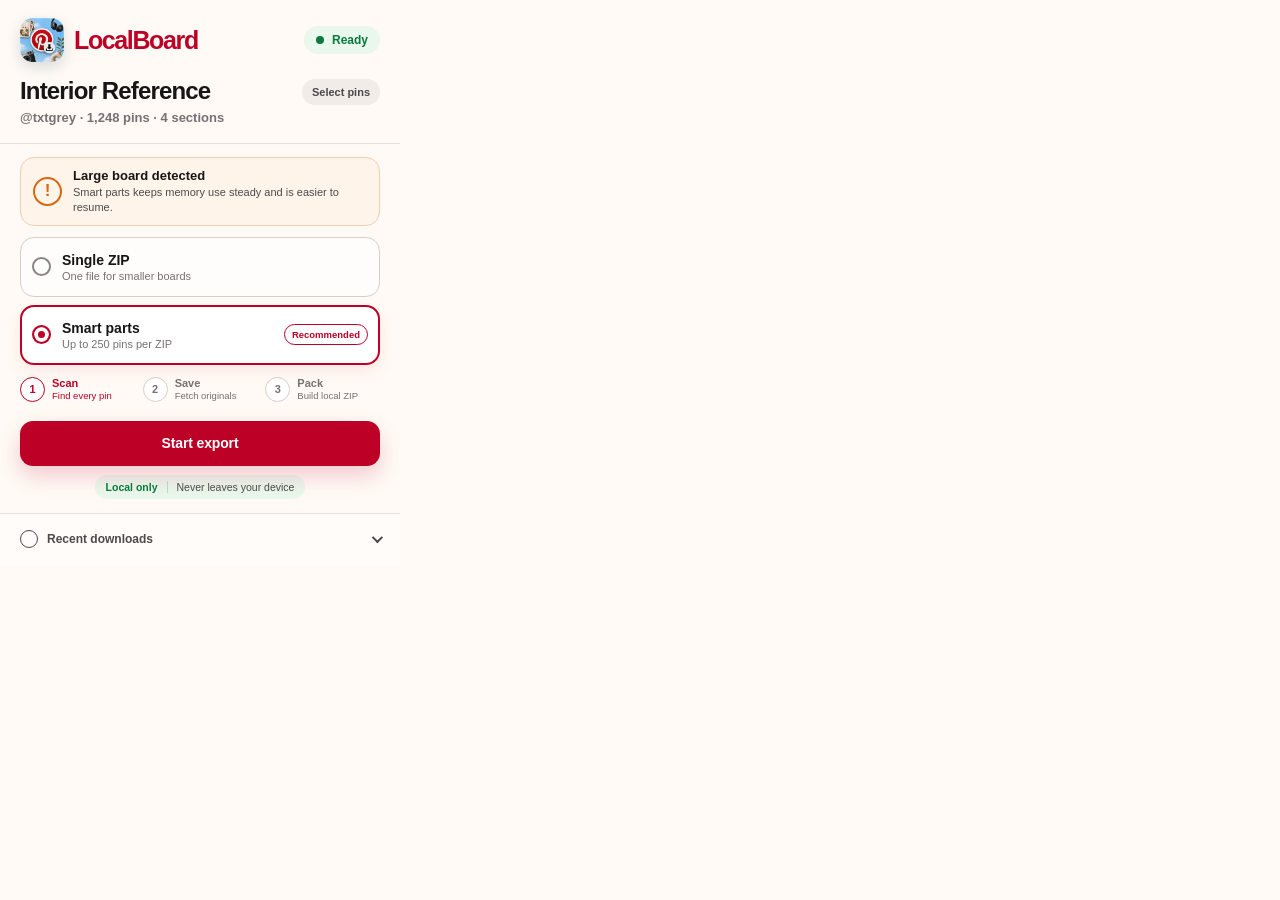
==== commit e7b35b03: "release: publish LocalBoard v2.0.4 with redesigned branding" ====
--- a/extension/popup.html
+++ b/extension/popup.html
@@ -3,117 +3,141 @@
   <head>
     <meta charset="utf-8" />
     <meta name="viewport" content="width=device-width, initial-scale=1" />
-    <title>Pinterest LocalBoard</title>
+    <title>LocalBoard</title>
     <link rel="stylesheet" href="popup.css" />
   </head>
   <body>
     <main class="app">
-
       <header class="top-bar">
-        <span class="brand">
-          <svg class="brand-icon" viewBox="0 0 16 16" aria-hidden="true">
-            <circle cx="8" cy="8" r="7" fill="none" stroke="currentColor" stroke-width="1.3"/>
-            <circle cx="8" cy="8" r="2.6" fill="currentColor"/>
-          </svg>
+        <span class="brand" aria-label="LocalBoard">
+          <img class="brand-logo" src="assets/localboard-logo.png" alt="" />
           <span class="brand-name">LocalBoard</span>
         </span>
         <span id="statusPill" class="pill">
           <span class="pill-dot"></span>
-          <span id="statusPillText" class="pill-text">Idle</span>
+          <span id="statusPillText" class="pill-text">Ready</span>
         </span>
       </header>
 
-      <section class="board-section">
-        <h1 id="boardName" class="board-name">Waiting for a board…</h1>
-        <p id="boardMeta" class="board-meta"></p>
+      <section class="board-section" aria-labelledby="boardName">
+        <div class="board-heading-row">
+          <div class="board-copy">
+            <h1 id="boardName" class="board-name">Waiting for a board…</h1>
+            <p id="boardMeta" class="board-meta"></p>
+          </div>
+          <button id="selectButton" class="quiet-action" type="button">Select pins</button>
+        </div>
         <p id="boardUrl" class="board-url"></p>
         <p id="boardWarning" class="board-warning hidden"></p>
       </section>
 
-      <div class="divider"></div>
+      <section id="setupSection" class="setup-section">
+        <aside id="largeBoardNotice" class="large-board-notice hidden">
+          <span class="notice-mark" aria-hidden="true">!</span>
+          <span>
+            <strong>Large board detected</strong>
+            <small>Smart parts keeps memory use steady and is easier to resume.</small>
+          </span>
+        </aside>
 
-      <section id="progressSection" class="progress-section hidden">
+        <fieldset id="exportModeGroup" class="export-modes">
+          <legend class="sr-only">Choose export format</legend>
+          <label class="mode-card" data-mode-card="single">
+            <input id="singleMode" type="radio" name="exportMode" value="single" />
+            <span class="radio-mark" aria-hidden="true"></span>
+            <span class="mode-copy">
+              <strong>Single ZIP</strong>
+              <small>One file for smaller boards</small>
+            </span>
+          </label>
+          <label class="mode-card" data-mode-card="parts">
+            <input id="partsMode" type="radio" name="exportMode" value="parts" />
+            <span class="radio-mark" aria-hidden="true"></span>
+            <span class="mode-copy">
+              <strong>Smart parts</strong>
+              <small>Up to 250 pins per ZIP</small>
+            </span>
+            <span id="modeRecommendation" class="recommended">Recommended</span>
+          </label>
+        </fieldset>
+
+        <ol id="workflowSteps" class="workflow" aria-label="Export steps">
+          <li data-step="scan" class="is-current">
+            <span class="step-number">1</span>
+            <span><strong>Scan</strong><small>Find every pin</small></span>
+          </li>
+          <li data-step="save">
+            <span class="step-number">2</span>
+            <span><strong>Save</strong><small>Fetch originals</small></span>
+          </li>
+          <li data-step="pack">
+            <span class="step-number">3</span>
+            <span><strong>Pack</strong><small>Build local ZIP</small></span>
+          </li>
+        </ol>
+      </section>
+
+      <section id="progressSection" class="progress-section hidden" aria-live="polite">
+        <div class="progress-heading">
+          <span id="statusMsg" class="status-msg">Ready.</span>
+          <span id="progressPct" class="progress-pct">0%</span>
+        </div>
         <div class="progress-bar-shell">
           <div id="progressFill" class="progress-fill"></div>
-        </div>
-        <div class="progress-row">
-          <span id="statusMsg" class="status-msg">Ready.</span>
-          <span id="progressPct" class="progress-pct">0%</span>
         </div>
         <div class="stats-row">
           <span id="statExpected" class="stat">— expected</span>
           <span class="stat-dot">·</span>
-          <span id="statCollected" class="stat">0 collected</span>
+          <span id="statCollected" class="stat">0 found</span>
           <span class="stat-dot">·</span>
           <span id="statDownloaded" class="stat">0 saved</span>
         </div>
         <p id="warningLine" class="inline-warning hidden"></p>
       </section>
 
-      <section id="selectionSection" class="selection-section hidden">
-        <div class="selection-badge">
-          <svg class="sel-icon" viewBox="0 0 16 16" aria-hidden="true">
-            <circle cx="8" cy="8" r="7" fill="currentColor" opacity="0.12"/>
-            <circle cx="8" cy="8" r="7" fill="none" stroke="currentColor" stroke-width="1.4"/>
-            <path d="M5 8.2l2.2 2.2 3.8-4" stroke="currentColor" stroke-width="1.7" stroke-linecap="round" stroke-linejoin="round" fill="none"/>
-          </svg>
+      <section id="selectionSection" class="selection-section hidden" aria-live="polite">
+        <span class="selection-count-wrap">
           <span id="selectionCount" class="sel-count">0 pins selected</span>
-        </div>
-        <p class="sel-hint">Click pins on the board page to pick them.</p>
+          <small>Click pins on the Pinterest page to choose them.</small>
+        </span>
       </section>
 
       <footer class="actions">
-        <div id="idleActions" class="action-pair">
-          <button id="selectButton" class="btn btn-secondary" type="button">
-            <svg viewBox="0 0 16 16" class="btn-icon" aria-hidden="true">
-              <rect x="2.5" y="2.5" width="11" height="11" rx="2.2" fill="none" stroke="currentColor" stroke-width="1.4"/>
-              <path d="M5.4 8.3l1.9 1.9 3.5-3.5" stroke="currentColor" stroke-width="1.6" stroke-linecap="round" stroke-linejoin="round" fill="none"/>
-            </svg>
-            <span>Select</span>
-          </button>
+        <div id="idleActions" class="idle-actions">
           <button id="startButton" class="btn btn-primary" type="button" disabled>
-            <svg viewBox="0 0 16 16" class="btn-icon" aria-hidden="true">
-              <path d="M8 2.5v7.6m0 0l2.6-2.6M8 10.1L5.4 7.5" stroke="currentColor" stroke-width="1.6" stroke-linecap="round" stroke-linejoin="round" fill="none"/>
-              <path d="M3.2 12.5v.4a1 1 0 001 1h7.6a1 1 0 001-1v-.4" stroke="currentColor" stroke-width="1.6" stroke-linecap="round" fill="none"/>
-            </svg>
-            <span>Download All</span>
+            <span>Start export</span>
           </button>
         </div>
         <div id="selectionActions" class="action-pair hidden">
-          <button id="exitSelectionButton" class="btn btn-secondary" type="button">
-            <span>Exit</span>
-          </button>
-          <button id="downloadSelectedButton" class="btn btn-primary" type="button" disabled>
-            <svg viewBox="0 0 16 16" class="btn-icon" aria-hidden="true">
-              <path d="M8 2.5v7.6m0 0l2.6-2.6M8 10.1L5.4 7.5" stroke="currentColor" stroke-width="1.6" stroke-linecap="round" stroke-linejoin="round" fill="none"/>
-              <path d="M3.2 12.5v.4a1 1 0 001 1h7.6a1 1 0 001-1v-.4" stroke="currentColor" stroke-width="1.6" stroke-linecap="round" fill="none"/>
-            </svg>
-            <span>Download</span>
-          </button>
+          <button id="exitSelectionButton" class="btn btn-secondary" type="button">Whole board</button>
+          <button id="downloadSelectedButton" class="btn btn-primary" type="button" disabled>Export selected</button>
         </div>
-        <button id="cancelButton" class="btn btn-cancel hidden" type="button">Cancel</button>
+        <button id="cancelButton" class="btn btn-cancel hidden" type="button">Cancel export</button>
+        <div class="privacy-note"><strong>Local only</strong><span>Never leaves your device</span></div>
       </footer>
 
-      <div class="divider"></div>
-
-      <section class="history-section">
-        <div class="history-header">
-          <span class="section-label">Recent</span>
-          <button id="clearHistoryButton" class="text-btn" type="button">Clear</button>
-        </div>
-        <div id="historyList" class="history-list">
-          <p class="empty-text">No downloads yet.</p>
-        </div>
-      </section>
-
-      <div class="tool-row">
-        <button id="refreshButton" class="text-btn" type="button">Refresh</button>
-        <span class="dot-sep">·</span>
-        <button id="reloadTabButton" class="text-btn" type="button">Reload Tab</button>
-        <span class="dot-sep">·</span>
-        <button id="openBoardButton" class="text-btn" type="button">Open Board</button>
-      </div>
-
+      <details id="historyDisclosure" class="history-disclosure">
+        <summary>
+          <span class="history-title"><span class="history-clock" aria-hidden="true"></span>Recent downloads</span>
+          <span class="chevron" aria-hidden="true"></span>
+        </summary>
+        <section class="history-section">
+          <div class="history-header">
+            <span class="section-label">Saved locally</span>
+            <button id="clearHistoryButton" class="text-btn" type="button">Clear</button>
+          </div>
+          <div id="historyList" class="history-list">
+            <p class="empty-text">No downloads yet.</p>
+          </div>
+          <div class="tool-row">
+            <button id="refreshButton" class="text-btn" type="button">Refresh</button>
+            <span class="dot-sep">·</span>
+            <button id="reloadTabButton" class="text-btn" type="button">Reload tab</button>
+            <span class="dot-sep">·</span>
+            <button id="openBoardButton" class="text-btn" type="button">Open board</button>
+          </div>
+        </section>
+      </details>
     </main>
     <script src="popup.js"></script>
   </body>
--- a/extension/popup.css
+++ b/extension/popup.css
@@ -1,20 +1,22 @@
 :root {
   color-scheme: light;
-  font-family: -apple-system, BlinkMacSystemFont, "Inter", "SF Pro Text", "Segoe UI", Helvetica, Arial, sans-serif;
-  --red:        #e60023;
-  --red-deep:   #c00020;
-  --red-tint:   rgba(230, 0, 35, 0.08);
-  --green:      #0a7a38;
-  --green-tint: rgba(10, 122, 56, 0.09);
-  --warn:       #b35900;
-  --warn-tint:  rgba(255, 160, 0, 0.09);
-  --ink-1:      #0c0d10;
-  --ink-2:      #44464d;
-  --ink-3:      #6e7178;
-  --ink-4:      #a8aab2;
-  --line:       #ededee;
-  --line-soft:  #f5f5f6;
-  --bg-soft:    #f7f7f8;
+  font-family: -apple-system, BlinkMacSystemFont, "SF Pro Text", "Segoe UI", Helvetica, Arial, sans-serif;
+  --display: ui-rounded, "SF Pro Rounded", "Arial Rounded MT Bold", -apple-system, BlinkMacSystemFont, sans-serif;
+  --red: #bd0025;
+  --red-hover: #a50020;
+  --red-soft: #fff0f2;
+  --cream: #fffaf5;
+  --paper: #ffffff;
+  --peach: #fff4e9;
+  --orange: #d96811;
+  --green: #087a3d;
+  --green-soft: #eaf7ec;
+  --ink: #171516;
+  --ink-2: #4d494b;
+  --ink-3: #767173;
+  --line: #e8e0da;
+  --line-strong: #d8cec7;
+  --shadow: 0 14px 36px rgba(70, 42, 29, 0.10), 0 2px 7px rgba(70, 42, 29, 0.07);
 }
 
 * {
@@ -24,480 +26,679 @@
 }
 
 body {
-  background: #fff;
-  color: var(--ink-1);
-  min-width: 320px;
-  max-width: 320px;
+  width: 400px;
+  min-width: 400px;
+  max-width: 400px;
+  background: var(--cream);
+  color: var(--ink);
   -webkit-font-smoothing: antialiased;
   -moz-osx-font-smoothing: grayscale;
 }
 
-.app {
-  display: flex;
-  flex-direction: column;
-}
-
-/* ── Top bar ── */
-.top-bar {
-  display: flex;
-  align-items: center;
-  justify-content: space-between;
-  padding: 14px 16px 10px;
-}
-
-.brand {
-  display: inline-flex;
-  align-items: center;
-  gap: 6px;
-  color: var(--red);
-}
-
-.brand-icon {
-  width: 13px;
-  height: 13px;
-  flex-shrink: 0;
-}
-
-.brand-name {
-  font-size: 11px;
-  font-weight: 800;
-  letter-spacing: 0.085em;
-  text-transform: uppercase;
-}
-
-.pill {
-  display: inline-flex;
-  align-items: center;
-  gap: 6px;
-  font-size: 11px;
-  font-weight: 600;
-  padding: 4px 10px 4px 9px;
-  border-radius: 999px;
-  background: var(--bg-soft);
-  color: var(--ink-3);
-  transition: background 0.2s ease, color 0.2s ease;
-}
-
-.pill-dot {
-  width: 6px;
-  height: 6px;
-  border-radius: 50%;
-  background: currentColor;
-  opacity: 0.55;
-  flex-shrink: 0;
-}
-
-.pill.active  { background: var(--red-tint);   color: var(--red-deep); }
-.pill.done    { background: var(--green-tint); color: var(--green); }
-.pill.error   { background: var(--red-tint);   color: var(--red-deep); }
-.pill.select  { background: var(--red-tint);   color: var(--red-deep); }
-
-.pill.active .pill-dot,
-.pill.select .pill-dot { animation: pulse 1.4s ease-in-out infinite; opacity: 1; }
-
-@keyframes pulse {
-  0%, 100% { opacity: 1;   transform: scale(1); }
-  50%      { opacity: 0.35; transform: scale(0.8); }
-}
-
-/* ── Board section ── */
-.board-section {
-  padding: 4px 16px 14px;
-}
-
-.board-name {
-  font-size: 21px;
-  font-weight: 700;
-  line-height: 1.15;
-  letter-spacing: -0.025em;
-  color: var(--ink-1);
-  word-break: break-word;
-}
-
-.board-meta {
-  margin-top: 5px;
-  font-size: 13px;
-  color: var(--ink-3);
-  line-height: 1.35;
-  font-weight: 500;
-}
-
-.board-url {
-  margin-top: 3px;
-  font-size: 11px;
-  color: var(--ink-4);
-  word-break: break-all;
-}
-
-.board-warning {
-  margin-top: 10px;
-  font-size: 12px;
-  color: var(--warn);
-  line-height: 1.4;
-  background: var(--warn-tint);
-  border-radius: 8px;
-  padding: 8px 11px;
-}
-
-/* ── Divider ── */
-.divider {
-  height: 1px;
-  background: var(--line);
-  margin: 0 16px;
-}
-
-/* ── Progress section ── */
-.progress-section {
-  padding: 14px 16px;
-  animation: slideDown 0.28s cubic-bezier(0.2, 0.8, 0.4, 1);
-}
-
-@keyframes slideDown {
-  from { opacity: 0; transform: translateY(-4px); }
-  to   { opacity: 1; transform: translateY(0); }
-}
-
-.progress-bar-shell {
-  height: 4px;
-  border-radius: 999px;
-  background: var(--line);
-  overflow: hidden;
-  position: relative;
-}
-
-.progress-fill {
-  height: 100%;
-  width: 0%;
-  border-radius: inherit;
-  background: linear-gradient(90deg, var(--red) 0%, #ff4d6b 100%);
-  transition: width 0.3s cubic-bezier(0.3, 0.8, 0.4, 1);
-  position: relative;
-  overflow: hidden;
-}
-
-.progress-fill::after {
-  content: "";
-  position: absolute;
-  inset: 0;
-  background: linear-gradient(90deg, transparent 0%, rgba(255, 255, 255, 0.45) 50%, transparent 100%);
-  animation: shimmer 1.5s linear infinite;
-}
-
-@keyframes shimmer {
-  0%   { transform: translateX(-100%); }
-  100% { transform: translateX(100%); }
-}
-
-.progress-row {
-  display: flex;
-  justify-content: space-between;
-  align-items: baseline;
-  margin-top: 10px;
-}
-
-.status-msg {
-  font-size: 12px;
-  color: var(--ink-2);
-  font-weight: 500;
-  flex: 1;
-  margin-right: 8px;
-  line-height: 1.4;
-}
-
-.progress-pct {
-  font-size: 12px;
-  font-weight: 700;
-  color: var(--red);
-  flex-shrink: 0;
-  font-variant-numeric: tabular-nums;
-}
-
-.stats-row {
-  display: flex;
-  align-items: center;
-  gap: 6px;
-  margin-top: 6px;
-}
-
-.stat {
-  font-size: 11px;
-  color: var(--ink-4);
-  font-variant-numeric: tabular-nums;
-}
-
-.stat-dot {
-  color: var(--line);
-  font-size: 11px;
-}
-
-.inline-warning {
-  margin-top: 9px;
-  font-size: 12px;
-  color: var(--red-deep);
-  line-height: 1.4;
-}
-
-/* ── Selection section ── */
-.selection-section {
-  padding: 14px 16px;
-  animation: slideDown 0.28s cubic-bezier(0.2, 0.8, 0.4, 1);
-}
-
-.selection-badge {
-  display: flex;
-  align-items: center;
-  gap: 9px;
-}
-
-.sel-icon {
-  width: 19px;
-  height: 19px;
-  flex-shrink: 0;
-  color: var(--red);
-}
-
-.sel-count {
-  font-size: 16px;
-  font-weight: 700;
-  color: var(--red);
-  letter-spacing: -0.02em;
-  font-variant-numeric: tabular-nums;
-}
-
-.sel-hint {
-  margin-top: 5px;
-  font-size: 12px;
-  color: var(--ink-4);
-  line-height: 1.4;
-}
-
-/* ── Actions ── */
-.actions {
-  padding: 12px 16px 14px;
-}
-
-.action-pair {
-  display: flex;
-  gap: 8px;
-  animation: slideDown 0.22s cubic-bezier(0.2, 0.8, 0.4, 1);
+button,
+input {
+  font: inherit;
 }
 
 button {
   appearance: none;
   border: 0;
-  border-radius: 11px;
   cursor: pointer;
-  font: inherit;
-  font-weight: 600;
-  transition:
-    opacity 0.15s ease,
-    transform 0.1s ease,
-    background 0.15s ease,
-    box-shadow 0.18s ease;
-}
-
-button:active:not(:disabled) {
-  transform: scale(0.97);
+}
+
+button:focus-visible,
+input:focus-visible + .radio-mark,
+summary:focus-visible {
+  outline: 3px solid rgba(189, 0, 37, 0.22);
+  outline-offset: 2px;
 }
 
 button:disabled {
   cursor: default;
-  opacity: 0.32;
+  opacity: 0.42;
+}
+
+.app {
+  min-height: 100%;
+  overflow: hidden;
+  background: var(--cream);
+}
+
+.top-bar {
+  display: flex;
+  align-items: center;
+  justify-content: space-between;
+  padding: 18px 20px 13px;
+}
+
+.brand {
+  display: inline-flex;
+  align-items: center;
+  gap: 10px;
+}
+
+.brand-logo {
+  width: 44px;
+  height: 44px;
+  border-radius: 13px;
+  object-fit: cover;
+  box-shadow: 0 5px 14px rgba(34, 83, 119, 0.18);
+}
+
+.brand-name {
+  color: var(--red);
+  font-family: var(--display);
+  font-size: 25px;
+  font-weight: 800;
+  line-height: 1;
+  letter-spacing: -0.055em;
+}
+
+.pill {
+  display: inline-flex;
+  align-items: center;
+  gap: 8px;
+  padding: 7px 12px;
+  border-radius: 999px;
+  background: #f0ece8;
+  color: var(--ink-2);
+  font-size: 12px;
+  font-weight: 750;
+}
+
+.pill-dot {
+  width: 8px;
+  height: 8px;
+  border-radius: 50%;
+  background: currentColor;
+}
+
+.pill.ready,
+.pill.done {
+  background: var(--green-soft);
+  color: var(--green);
+}
+
+.pill.active,
+.pill.select {
+  background: var(--red-soft);
+  color: var(--red);
+}
+
+.pill.error {
+  background: #fff0e7;
+  color: #b34a00;
+}
+
+.pill.active .pill-dot,
+.pill.select .pill-dot {
+  animation: pulse 1.25s ease-in-out infinite;
+}
+
+@keyframes pulse {
+  50% { opacity: 0.35; transform: scale(0.72); }
+}
+
+.board-section {
+  padding: 2px 20px 16px;
+  border-bottom: 1px solid var(--line);
+}
+
+.board-heading-row {
+  display: flex;
+  align-items: flex-start;
+  justify-content: space-between;
+  gap: 14px;
+}
+
+.board-copy {
+  min-width: 0;
+}
+
+.board-name {
+  overflow: hidden;
+  color: var(--ink);
+  font-size: 24px;
+  font-weight: 790;
+  line-height: 1.13;
+  letter-spacing: -0.035em;
+  text-overflow: ellipsis;
+  white-space: nowrap;
+}
+
+.board-meta {
+  min-height: 18px;
+  margin-top: 5px;
+  color: var(--ink-3);
+  font-size: 13px;
+  font-weight: 560;
+  line-height: 1.35;
+}
+
+.board-url {
+  display: none;
+}
+
+.quiet-action {
+  flex: 0 0 auto;
+  margin-top: 2px;
+  border-radius: 999px;
+  background: #f1ece8;
+  color: var(--ink-2);
+  padding: 7px 10px;
+  font-size: 11px;
+  font-weight: 720;
+  transition: background 150ms ease, color 150ms ease, transform 150ms ease;
+}
+
+.quiet-action:hover:not(:disabled) {
+  background: #e8dfd9;
+  color: var(--ink);
+  transform: translateY(-1px);
+}
+
+.board-warning,
+.inline-warning {
+  margin-top: 10px;
+  border-radius: 12px;
+  background: #fff0e7;
+  color: #9b3f00;
+  padding: 9px 11px;
+  font-size: 11.5px;
+  line-height: 1.42;
+}
+
+.setup-section {
+  padding: 13px 20px 7px;
+}
+
+.large-board-notice {
+  display: flex;
+  align-items: center;
+  gap: 11px;
+  margin-bottom: 11px;
+  border: 1px solid #f2ceb0;
+  border-radius: 14px;
+  background: var(--peach);
+  color: var(--ink);
+  padding: 10px 12px;
+}
+
+.notice-mark {
+  display: grid;
+  width: 29px;
+  height: 29px;
+  flex: 0 0 auto;
+  place-items: center;
+  border: 2px solid var(--orange);
+  border-radius: 50%;
+  color: var(--orange);
+  font-family: var(--display);
+  font-size: 17px;
+  font-weight: 900;
+}
+
+.large-board-notice > span:last-child {
+  display: grid;
+  gap: 2px;
+}
+
+.large-board-notice strong {
+  font-size: 13px;
+  font-weight: 800;
+}
+
+.large-board-notice small {
+  color: var(--ink-2);
+  font-size: 11px;
+  line-height: 1.35;
+}
+
+.export-modes {
+  display: grid;
+  gap: 8px;
+  border: 0;
+}
+
+.mode-card {
+  position: relative;
+  display: grid;
+  grid-template-columns: 20px minmax(0, 1fr) auto;
+  align-items: center;
+  gap: 10px;
+  min-height: 60px;
+  border: 1px solid var(--line-strong);
+  border-radius: 14px;
+  background: rgba(255, 255, 255, 0.72);
+  padding: 9px 11px;
+  transition: border-color 150ms ease, background 150ms ease, box-shadow 150ms ease, transform 150ms ease;
+}
+
+.mode-card:hover {
+  border-color: #c7b9af;
+  transform: translateY(-1px);
+}
+
+.mode-card:has(input:checked) {
+  border: 2px solid var(--red);
+  background: var(--paper);
+  padding: 8px 10px;
+  box-shadow: 0 6px 16px rgba(189, 0, 37, 0.08);
+}
+
+.mode-card input {
+  position: absolute;
+  opacity: 0;
+  pointer-events: none;
+}
+
+.radio-mark {
+  width: 19px;
+  height: 19px;
+  border: 2px solid #8a8582;
+  border-radius: 50%;
+  background: white;
+  box-shadow: inset 0 0 0 4px white;
+}
+
+.mode-card:has(input:checked) .radio-mark {
+  border-color: var(--red);
+  background: var(--red);
+}
+
+.mode-copy {
+  display: grid;
+  gap: 2px;
+  min-width: 0;
+}
+
+.mode-copy strong {
+  font-size: 14px;
+  font-weight: 800;
+}
+
+.mode-copy small {
+  overflow: hidden;
+  color: var(--ink-3);
+  font-size: 11px;
+  text-overflow: ellipsis;
+  white-space: nowrap;
+}
+
+.recommended {
+  border: 1px solid var(--red);
+  border-radius: 999px;
+  color: var(--red);
+  padding: 4px 7px;
+  font-size: 9.5px;
+  font-weight: 800;
+}
+
+.workflow {
+  display: grid;
+  grid-template-columns: repeat(3, 1fr);
+  gap: 8px;
+  margin-top: 12px;
+  list-style: none;
+}
+
+.workflow li {
+  display: grid;
+  grid-template-columns: 25px 1fr;
+  align-items: center;
+  gap: 7px;
+  color: var(--ink-3);
+}
+
+.step-number {
+  display: grid;
+  width: 25px;
+  height: 25px;
+  place-items: center;
+  border: 1.5px solid var(--line-strong);
+  border-radius: 50%;
+  background: var(--paper);
+  color: var(--ink-3);
+  font-size: 11px;
+  font-weight: 800;
+}
+
+.workflow strong,
+.workflow small {
+  display: block;
+}
+
+.workflow strong {
+  color: inherit;
+  font-size: 11px;
+  font-weight: 800;
+}
+
+.workflow small {
+  margin-top: 1px;
+  font-size: 9.5px;
+  line-height: 1.2;
+}
+
+.workflow li.is-current,
+.workflow li.is-complete {
+  color: var(--red);
+}
+
+.workflow li.is-current .step-number,
+.workflow li.is-complete .step-number {
+  border-color: var(--red);
+  color: var(--red);
+}
+
+.workflow li.is-complete .step-number {
+  background: var(--red);
+  color: white;
+}
+
+.progress-section,
+.selection-section {
+  margin: 10px 20px 0;
+  border: 1px solid var(--line);
+  border-radius: 14px;
+  background: var(--paper);
+  padding: 11px 12px;
+  box-shadow: 0 5px 16px rgba(70, 42, 29, 0.06);
+}
+
+.progress-heading {
+  display: flex;
+  align-items: baseline;
+  justify-content: space-between;
+  gap: 10px;
+}
+
+.status-msg {
+  color: var(--ink-2);
+  font-size: 11.5px;
+  font-weight: 650;
+  line-height: 1.35;
+}
+
+.progress-pct {
+  flex: 0 0 auto;
+  color: var(--red);
+  font-size: 12px;
+  font-weight: 850;
+  font-variant-numeric: tabular-nums;
+}
+
+.progress-bar-shell {
+  height: 6px;
+  margin-top: 9px;
+  overflow: hidden;
+  border-radius: 999px;
+  background: #eee7e2;
+}
+
+.progress-fill {
+  width: 0;
+  height: 100%;
+  border-radius: inherit;
+  background: var(--red);
+  transition: width 220ms ease;
+}
+
+.stats-row {
+  display: flex;
+  align-items: center;
+  gap: 6px;
+  margin-top: 7px;
+}
+
+.stat {
+  color: var(--ink-3);
+  font-size: 9.5px;
+  font-variant-numeric: tabular-nums;
+}
+
+.stat-dot {
+  color: var(--line-strong);
+}
+
+.selection-count-wrap {
+  display: grid;
+  gap: 2px;
+}
+
+.sel-count {
+  color: var(--red);
+  font-size: 14px;
+  font-weight: 820;
+}
+
+.selection-count-wrap small {
+  color: var(--ink-3);
+  font-size: 10.5px;
+}
+
+.actions {
+  padding: 12px 20px 14px;
+}
+
+.idle-actions,
+.action-pair {
+  display: flex;
+  gap: 8px;
 }
 
 .btn {
+  display: inline-flex;
+  min-height: 45px;
   flex: 1;
-  padding: 10px 14px;
-  font-size: 13px;
-  text-align: center;
-  display: inline-flex;
   align-items: center;
   justify-content: center;
-  gap: 7px;
-  letter-spacing: -0.005em;
-}
-
-.btn-icon {
-  width: 14px;
-  height: 14px;
-  flex-shrink: 0;
+  border-radius: 13px;
+  padding: 11px 14px;
+  font-size: 14px;
+  font-weight: 800;
+  letter-spacing: -0.01em;
+  transition: background 150ms ease, box-shadow 150ms ease, transform 150ms ease;
+}
+
+.btn:hover:not(:disabled) {
+  transform: translateY(-1px);
+}
+
+.btn:active:not(:disabled) {
+  transform: translateY(0) scale(0.985);
 }
 
 .btn-primary {
-  background: var(--ink-1);
-  color: #fff;
-  box-shadow:
-    0 1px 2px rgba(0, 0, 0, 0.08),
-    inset 0 0.5px 0 rgba(255, 255, 255, 0.12);
+  background: var(--red);
+  color: white;
+  box-shadow: 0 10px 22px rgba(189, 0, 37, 0.19);
 }
 
 .btn-primary:hover:not(:disabled) {
-  background: #1c1f24;
-  box-shadow:
-    0 4px 12px rgba(0, 0, 0, 0.16),
-    inset 0 0.5px 0 rgba(255, 255, 255, 0.14);
-  transform: translateY(-1px);
-}
-
-.btn-primary:active:not(:disabled) {
-  transform: translateY(0) scale(0.98);
+  background: var(--red-hover);
+  box-shadow: 0 12px 25px rgba(189, 0, 37, 0.24);
 }
 
 .btn-secondary {
-  background: var(--bg-soft);
+  background: #eee8e3;
   color: var(--ink-2);
-}
-
-.btn-secondary:hover:not(:disabled) {
-  background: #ededee;
-  transform: translateY(-1px);
 }
 
 .btn-cancel {
   width: 100%;
-  padding: 11px 14px;
-  font-size: 13px;
-  background: var(--red-tint);
-  color: var(--red-deep);
-  border-radius: 11px;
-}
-
-.btn-cancel:hover:not(:disabled) {
-  background: rgba(230, 0, 35, 0.13);
-}
-
-.text-btn {
-  background: none;
-  border: 0;
-  border-radius: 4px;
+  background: var(--red-soft);
+  color: var(--red);
+}
+
+.privacy-note {
+  display: flex;
+  width: max-content;
+  align-items: center;
+  gap: 9px;
+  margin: 9px auto 0;
+  border-radius: 999px;
+  background: var(--green-soft);
+  color: var(--ink-2);
+  padding: 6px 11px;
+  font-size: 10.5px;
+}
+
+.privacy-note strong {
+  color: var(--green);
+  font-weight: 850;
+}
+
+.privacy-note span {
+  padding-left: 9px;
+  border-left: 1px solid rgba(8, 122, 61, 0.2);
+}
+
+.history-disclosure {
+  border-top: 1px solid var(--line);
+  background: rgba(255, 255, 255, 0.34);
+}
+
+.history-disclosure summary {
+  display: flex;
+  align-items: center;
+  justify-content: space-between;
+  min-height: 51px;
+  padding: 0 20px;
+  cursor: pointer;
+  color: var(--ink-2);
   font-size: 12px;
-  color: var(--ink-4);
-  padding: 0;
-  cursor: pointer;
-  font-weight: 500;
-  transition: color 0.12s ease;
-}
-
-.text-btn:hover:not(:disabled) {
-  color: var(--ink-2);
-  opacity: 1;
-  transform: none;
-}
-
-.text-btn:disabled {
-  opacity: 0.4;
-  cursor: default;
-}
-
-/* ── History ── */
+  font-weight: 780;
+}
+
+.history-title {
+  display: inline-flex;
+  align-items: center;
+  gap: 9px;
+}
+
+.history-clock {
+  width: 18px;
+  height: 18px;
+  border: 1.5px solid currentColor;
+  border-radius: 50%;
+}
+
+.chevron {
+  width: 8px;
+  height: 8px;
+  border-right: 2px solid currentColor;
+  border-bottom: 2px solid currentColor;
+  transform: rotate(45deg) translateY(-2px);
+  transition: transform 160ms ease;
+}
+
+.history-disclosure[open] .chevron {
+  transform: rotate(225deg) translate(-2px, -2px);
+}
+
 .history-section {
-  padding: 12px 16px 6px;
+  padding: 0 20px 14px;
 }
 
 .history-header {
   display: flex;
+  align-items: center;
   justify-content: space-between;
-  align-items: center;
-  margin-bottom: 6px;
+  padding-top: 3px;
+  margin-bottom: 4px;
 }
 
 .section-label {
-  font-size: 10px;
-  font-weight: 700;
+  color: var(--ink-3);
+  font-size: 9px;
+  font-weight: 800;
+  letter-spacing: 0.08em;
   text-transform: uppercase;
-  letter-spacing: 0.09em;
-  color: var(--ink-4);
 }
 
 .history-list {
-  display: flex;
-  flex-direction: column;
+  display: grid;
 }
 
 .empty-text {
-  font-size: 12px;
-  color: var(--ink-4);
-  padding: 4px 0;
+  color: var(--ink-3);
+  padding: 8px 0;
+  font-size: 11px;
 }
 
 .history-item {
-  display: flex;
+  display: grid;
+  grid-template-columns: minmax(0, 1fr) auto auto;
   align-items: center;
   gap: 8px;
-  padding: 8px 0;
-  border-bottom: 1px solid var(--line-soft);
-  transition: background 0.12s ease;
-  margin: 0 -6px;
-  padding-left: 6px;
-  padding-right: 6px;
-  border-radius: 4px;
-}
-
-.history-item:last-child {
-  border-bottom: 0;
-}
-
-.history-item:hover {
-  background: var(--line-soft);
+  min-height: 36px;
+  border-bottom: 1px solid var(--line);
 }
 
 .history-name {
-  flex: 1;
-  font-size: 13px;
-  font-weight: 600;
-  color: var(--ink-1);
   overflow: hidden;
+  color: var(--ink);
+  font-size: 11px;
+  font-weight: 720;
   text-overflow: ellipsis;
   white-space: nowrap;
-  min-width: 0;
 }
 
 .history-detail {
-  font-size: 11px;
-  color: var(--ink-4);
+  color: var(--ink-3);
+  font-size: 9.5px;
   white-space: nowrap;
-  flex-shrink: 0;
-  font-variant-numeric: tabular-nums;
-}
-
-.history-open {
-  appearance: none;
-  background: none;
-  border: 0;
-  cursor: pointer;
-  font-size: 14px;
-  color: var(--ink-4);
-  padding: 2px 4px;
-  flex-shrink: 0;
-  border-radius: 4px;
-  line-height: 1;
-  transition: color 0.12s, transform 0.12s;
-  transform: none !important;
-  opacity: 1 !important;
-}
-
-.history-open:hover {
-  color: var(--ink-1);
-}
-
-.history-item:hover .history-open {
-  color: var(--ink-2);
-}
-
-/* ── Tool row ── */
+}
+
+.history-open,
+.text-btn {
+  border-radius: 5px;
+  background: transparent;
+  color: var(--ink-3);
+  padding: 3px;
+  font-size: 10px;
+  font-weight: 650;
+}
+
+.history-open:hover:not(:disabled),
+.text-btn:hover:not(:disabled) {
+  color: var(--red);
+}
+
 .tool-row {
   display: flex;
   align-items: center;
-  gap: 8px;
-  padding: 8px 16px 14px;
+  gap: 7px;
+  padding-top: 9px;
 }
 
 .dot-sep {
-  color: var(--line);
-  font-size: 12px;
-  user-select: none;
+  color: var(--line-strong);
+  font-size: 9px;
 }
 
 .hidden {
   display: none !important;
 }
+
+.sr-only {
+  position: absolute;
+  width: 1px;
+  height: 1px;
+  overflow: hidden;
+  clip: rect(0, 0, 0, 0);
+  white-space: nowrap;
+  clip-path: inset(50%);
+}
+
+@media (prefers-reduced-motion: reduce) {
+  *,
+  *::before,
+  *::after {
+    scroll-behavior: auto !important;
+    animation-duration: 0.01ms !important;
+    animation-iteration-count: 1 !important;
+    transition-duration: 0.01ms !important;
+  }
+}
